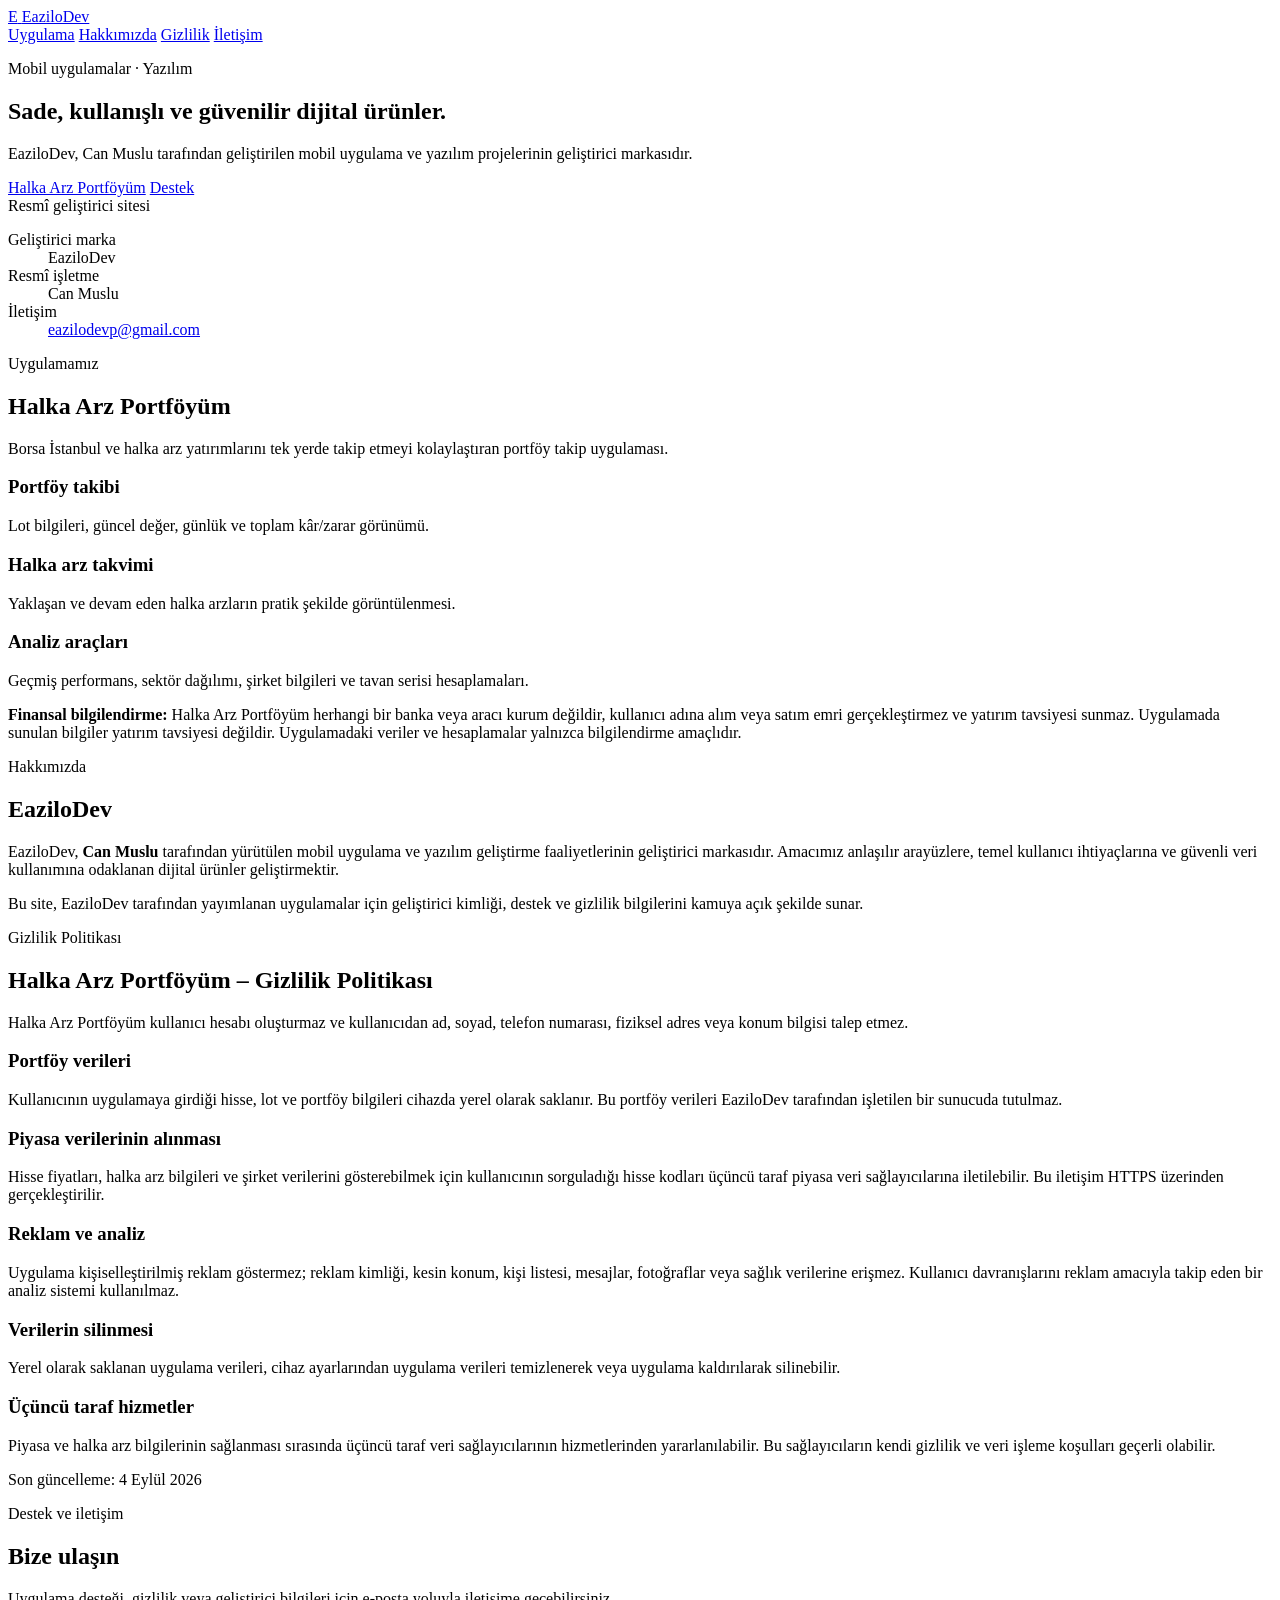
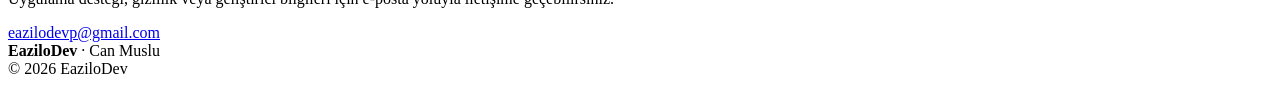
==== index.html @ 2d4d04c6 "feat: add EaziloDev website" ====
<!doctype html>
<html lang="tr">
<head>
  <meta charset="utf-8">
  <meta name="viewport" content="width=device-width, initial-scale=1">
  <meta name="description" content="EaziloDev — Can Muslu tarafından geliştirilen mobil uygulama ve yazılım projeleri. Halka Arz Portföyüm uygulaması için resmi geliştirici sitesi.">
  <meta name="theme-color" content="#0b1220">
  <title>EaziloDev | Mobil Uygulamalar ve Yazılım</title>
  <link rel="stylesheet" href="styles.css">
</head>
<body>
  <header class="site-header">
    <div class="wrap header-inner">
      <a class="brand" href="#top" aria-label="EaziloDev ana sayfa">
        <span class="brand-mark" aria-hidden="true">E</span>
        <span>EaziloDev</span>
      </a>
      <nav aria-label="Ana menü">
        <a href="#uygulama">Uygulama</a>
        <a href="#hakkimizda">Hakkımızda</a>
        <a href="#gizlilik">Gizlilik</a>
        <a href="#iletisim">İletişim</a>
      </nav>
    </div>
  </header>

  <main id="top">
    <section class="hero">
      <div class="wrap hero-grid">
        <div>
          <p class="eyebrow">Mobil uygulamalar · Yazılım</p>
          <h1>Sade, kullanışlı ve güvenilir dijital ürünler.</h1>
          <p class="lead">EaziloDev, Can Muslu tarafından geliştirilen mobil uygulama ve yazılım projelerinin geliştirici markasıdır.</p>
          <div class="actions">
            <a class="button primary" href="#uygulama">Halka Arz Portföyüm</a>
            <a class="button secondary" href="mailto:eazilodevp@gmail.com">Destek</a>
          </div>
        </div>
        <div class="hero-card" aria-label="EaziloDev geliştirici bilgileri">
          <div class="status"><span></span> Resmî geliştirici sitesi</div>
          <dl>
            <div><dt>Geliştirici marka</dt><dd>EaziloDev</dd></div>
            <div><dt>Resmî işletme</dt><dd>Can Muslu</dd></div>
            <div><dt>İletişim</dt><dd><a href="mailto:eazilodevp@gmail.com">eazilodevp@gmail.com</a></dd></div>
          </dl>
        </div>
      </div>
    </section>

    <section id="uygulama" class="section">
      <div class="wrap">
        <p class="eyebrow">Uygulamamız</p>
        <h2>Halka Arz Portföyüm</h2>
        <p class="section-intro">Borsa İstanbul ve halka arz yatırımlarını tek yerde takip etmeyi kolaylaştıran portföy takip uygulaması.</p>
        <div class="feature-grid">
          <article class="card"><h3>Portföy takibi</h3><p>Lot bilgileri, güncel değer, günlük ve toplam kâr/zarar görünümü.</p></article>
          <article class="card"><h3>Halka arz takvimi</h3><p>Yaklaşan ve devam eden halka arzların pratik şekilde görüntülenmesi.</p></article>
          <article class="card"><h3>Analiz araçları</h3><p>Geçmiş performans, sektör dağılımı, şirket bilgileri ve tavan serisi hesaplamaları.</p></article>
        </div>
        <div class="notice">
          <strong>Finansal bilgilendirme:</strong> Halka Arz Portföyüm herhangi bir banka veya aracı kurum değildir, kullanıcı adına alım veya satım emri gerçekleştirmez ve yatırım tavsiyesi sunmaz. Uygulamada sunulan bilgiler yatırım tavsiyesi değildir. Uygulamadaki veriler ve hesaplamalar yalnızca bilgilendirme amaçlıdır.
        </div>
      </div>
    </section>

    <section id="hakkimizda" class="section alt">
      <div class="wrap two-col">
        <div>
          <p class="eyebrow">Hakkımızda</p>
          <h2>EaziloDev</h2>
        </div>
        <div>
          <p>EaziloDev, <strong>Can Muslu</strong> tarafından yürütülen mobil uygulama ve yazılım geliştirme faaliyetlerinin geliştirici markasıdır. Amacımız anlaşılır arayüzlere, temel kullanıcı ihtiyaçlarına ve güvenli veri kullanımına odaklanan dijital ürünler geliştirmektir.</p>
          <p>Bu site, EaziloDev tarafından yayımlanan uygulamalar için geliştirici kimliği, destek ve gizlilik bilgilerini kamuya açık şekilde sunar.</p>
        </div>
      </div>
    </section>

    <section id="gizlilik" class="section">
      <div class="wrap prose">
        <p class="eyebrow">Gizlilik Politikası</p>
        <h2>Halka Arz Portföyüm – Gizlilik Politikası</h2>
        <p>Halka Arz Portföyüm kullanıcı hesabı oluşturmaz ve kullanıcıdan ad, soyad, telefon numarası, fiziksel adres veya konum bilgisi talep etmez.</p>
        <h3>Portföy verileri</h3>
        <p>Kullanıcının uygulamaya girdiği hisse, lot ve portföy bilgileri cihazda yerel olarak saklanır. Bu portföy verileri EaziloDev tarafından işletilen bir sunucuda tutulmaz.</p>
        <h3>Piyasa verilerinin alınması</h3>
        <p>Hisse fiyatları, halka arz bilgileri ve şirket verilerini gösterebilmek için kullanıcının sorguladığı hisse kodları üçüncü taraf piyasa veri sağlayıcılarına iletilebilir. Bu iletişim HTTPS üzerinden gerçekleştirilir.</p>
        <h3>Reklam ve analiz</h3>
        <p>Uygulama kişiselleştirilmiş reklam göstermez; reklam kimliği, kesin konum, kişi listesi, mesajlar, fotoğraflar veya sağlık verilerine erişmez. Kullanıcı davranışlarını reklam amacıyla takip eden bir analiz sistemi kullanılmaz.</p>
        <h3>Verilerin silinmesi</h3>
        <p>Yerel olarak saklanan uygulama verileri, cihaz ayarlarından uygulama verileri temizlenerek veya uygulama kaldırılarak silinebilir.</p>
        <h3>Üçüncü taraf hizmetler</h3>
        <p>Piyasa ve halka arz bilgilerinin sağlanması sırasında üçüncü taraf veri sağlayıcılarının hizmetlerinden yararlanılabilir. Bu sağlayıcıların kendi gizlilik ve veri işleme koşulları geçerli olabilir.</p>
        <p class="updated">Son güncelleme: 4 Eylül 2026</p>
      </div>
    </section>

    <section id="iletisim" class="section alt">
      <div class="wrap contact-card">
        <div>
          <p class="eyebrow">Destek ve iletişim</p>
          <h2>Bize ulaşın</h2>
          <p>Uygulama desteği, gizlilik veya geliştirici bilgileri için e-posta yoluyla iletişime geçebilirsiniz.</p>
        </div>
        <a class="button primary" href="mailto:eazilodevp@gmail.com">eazilodevp@gmail.com</a>
      </div>
    </section>
  </main>

  <footer>
    <div class="wrap footer-inner">
      <div><strong>EaziloDev</strong><span> · Can Muslu</span></div>
      <div>© 2026 EaziloDev</div>
    </div>
  </footer>
</body>
</html>
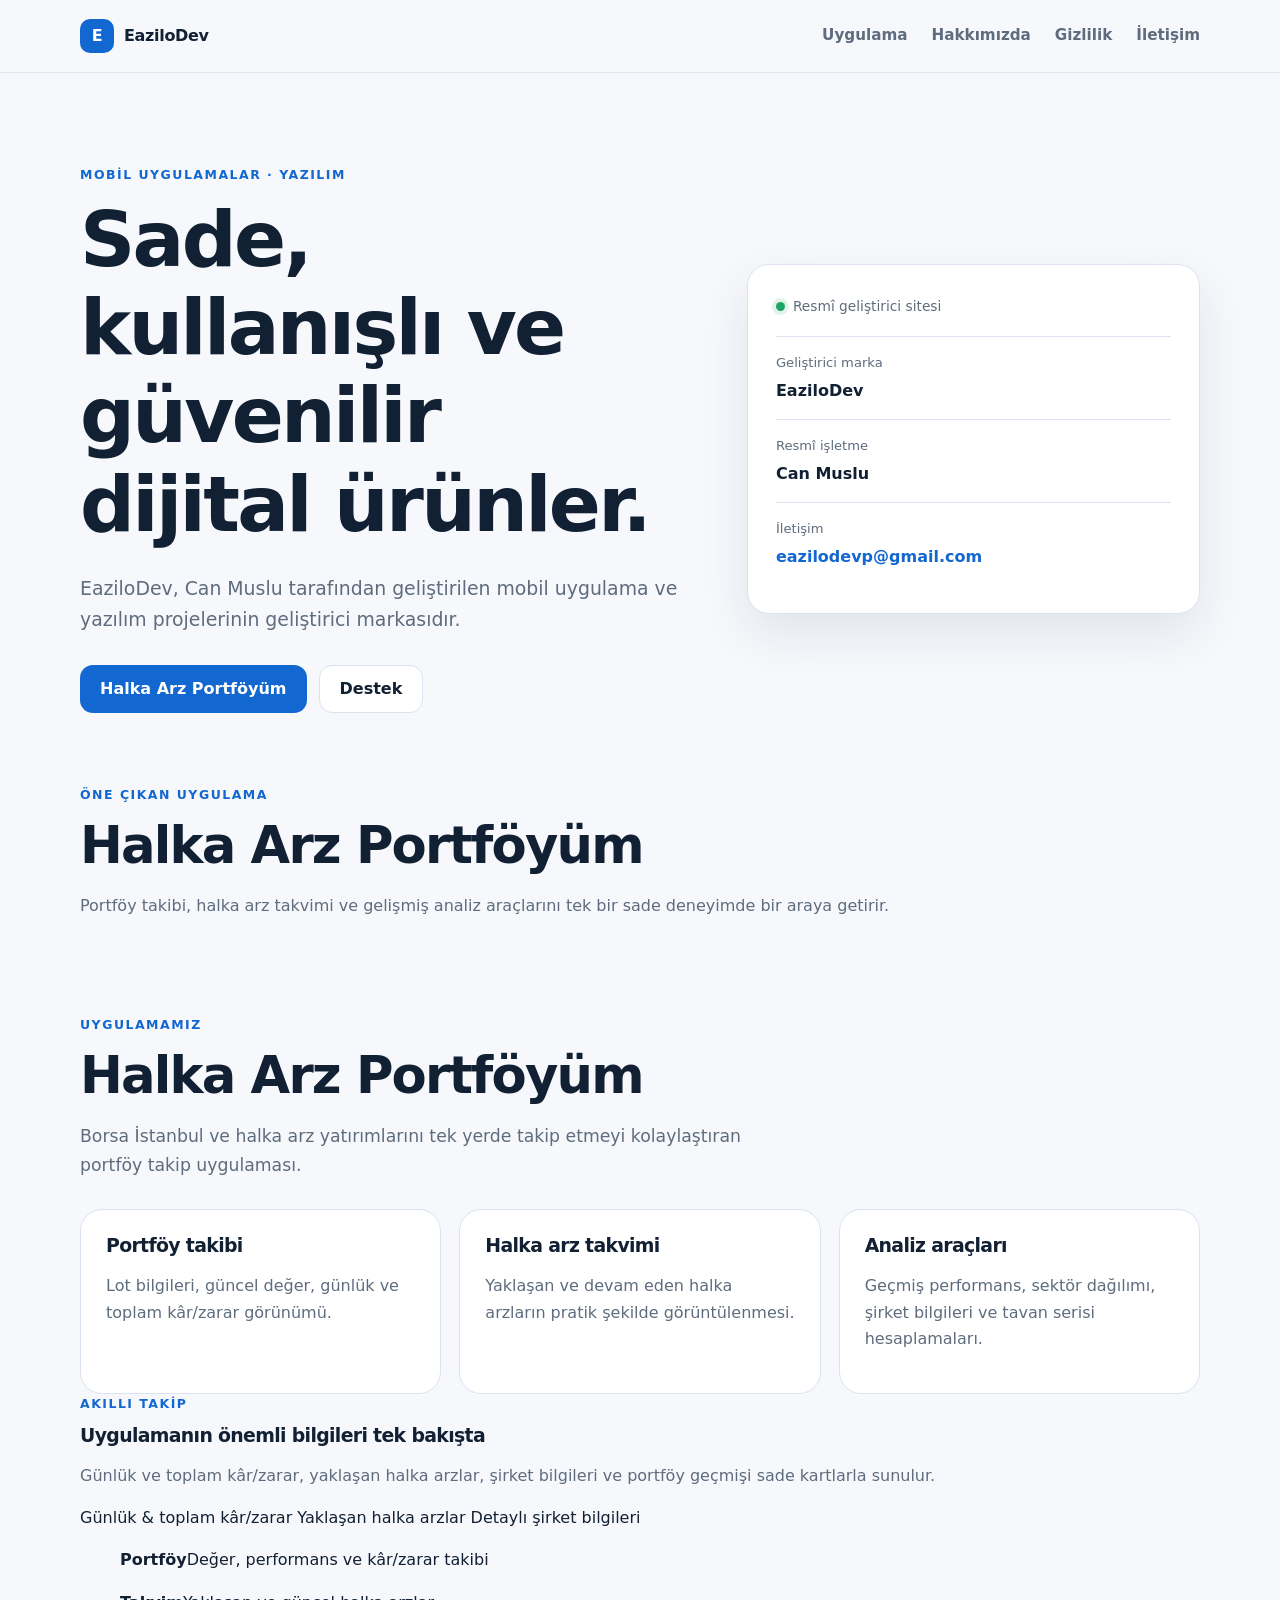
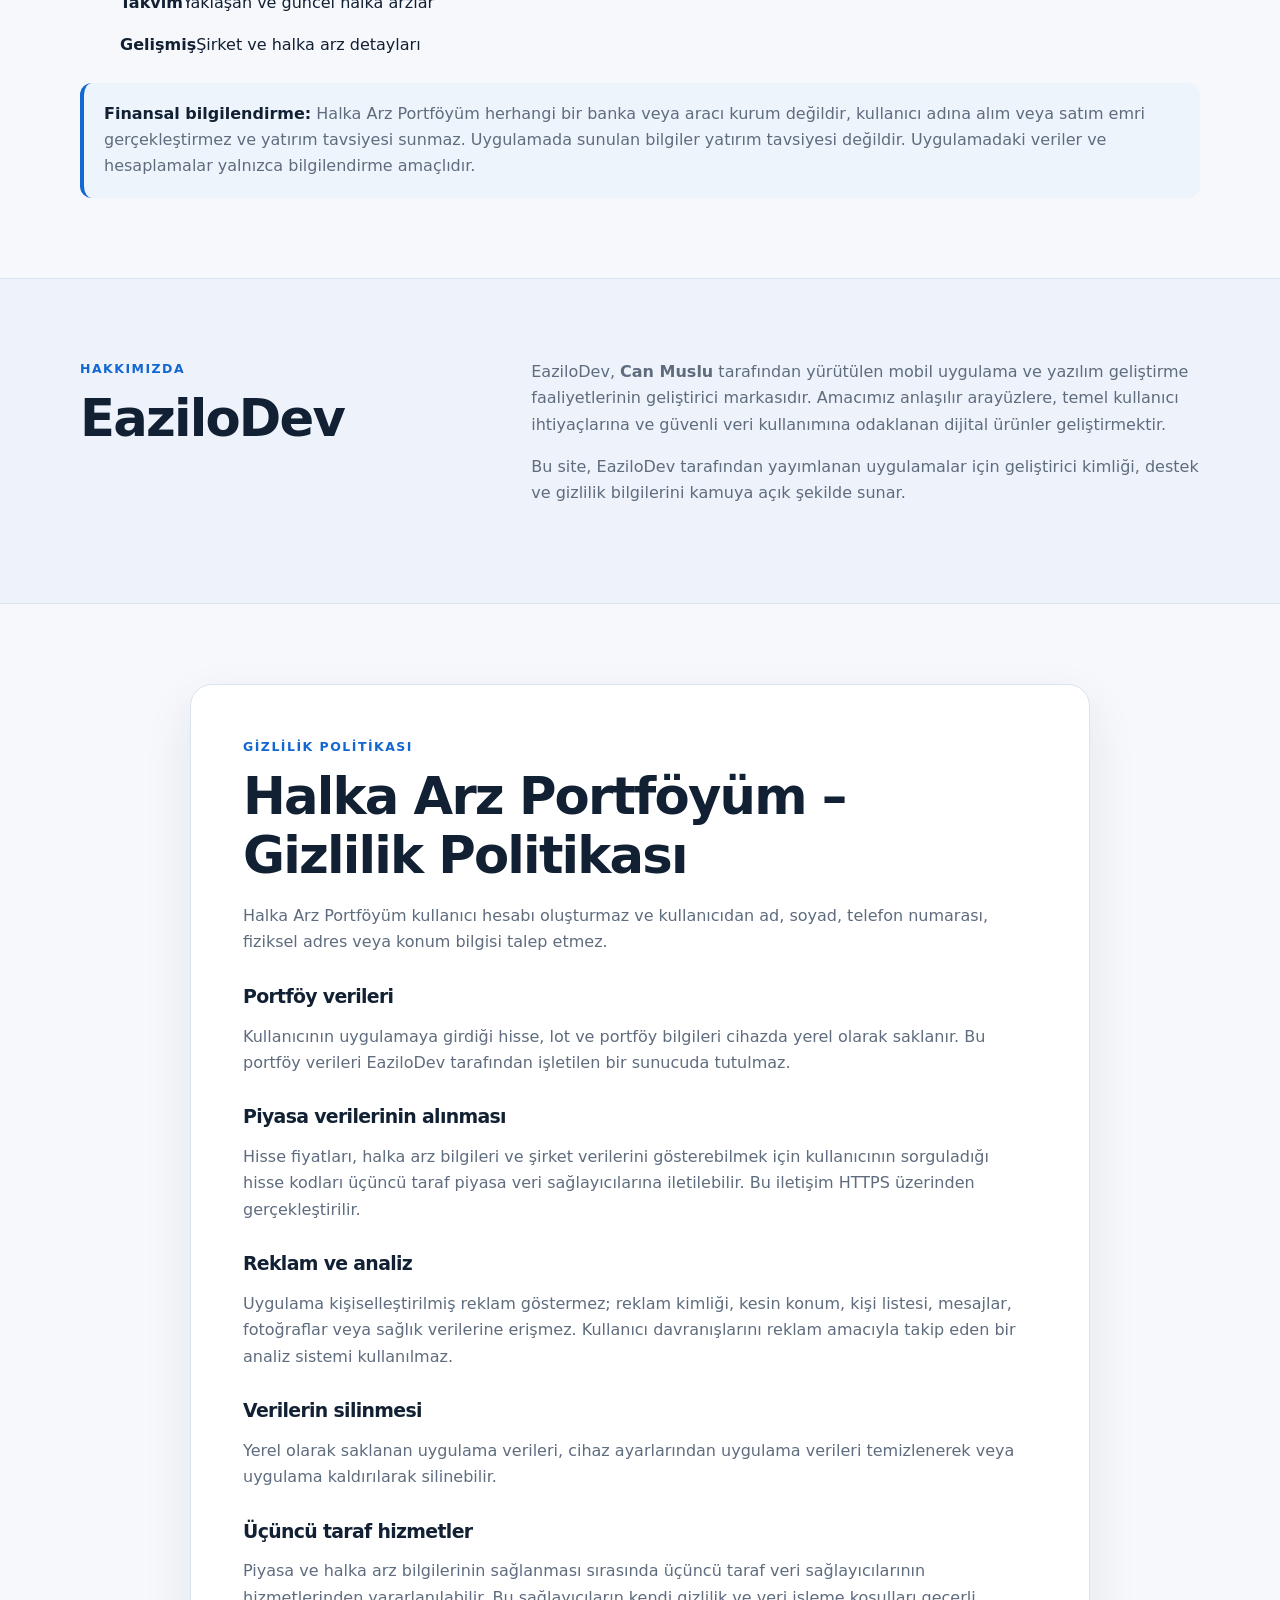
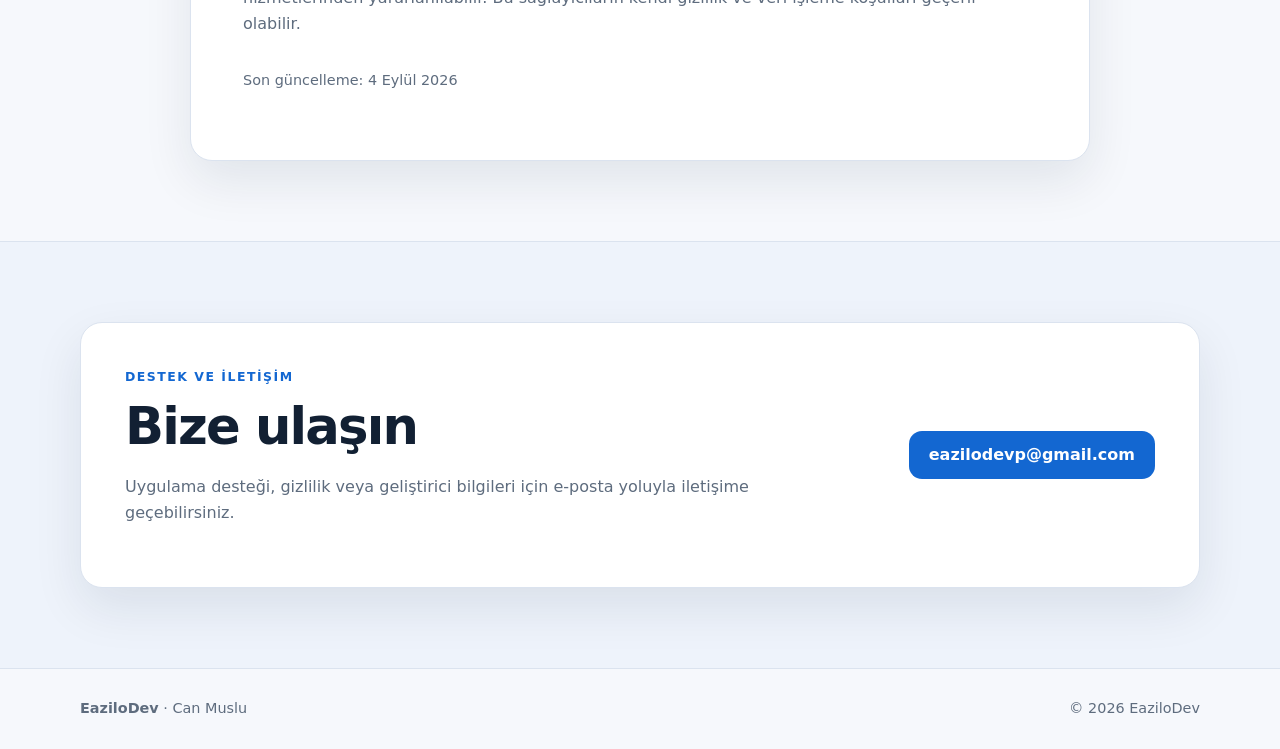
==== commit a2dd538b: "feat: showcase Halka Arz Portfoyum visuals" ====
--- a/index.html
+++ b/index.html
@@ -7,6 +7,11 @@
   <meta name="theme-color" content="#0b1220">
   <title>EaziloDev | Mobil Uygulamalar ve Yazılım</title>
   <link rel="stylesheet" href="styles.css">
+  <link rel="stylesheet" href="assets/hero-image.css">
+  <link rel="stylesheet" href="assets/features-image.css">
+  <link rel="stylesheet" href="assets/portfolio-image.css">
+  <link rel="stylesheet" href="assets/calendar-image.css">
+  <link rel="stylesheet" href="assets/advanced-image.css">
 </head>
 <body>
   <header class="site-header">
@@ -47,6 +52,21 @@
       </div>
     </section>
 
+    <section class="app-showcase" aria-labelledby="showcase-title">
+      <div class="wrap">
+        <div class="showcase-head">
+          <div>
+            <p class="eyebrow">Öne çıkan uygulama</p>
+            <h2 id="showcase-title">Halka Arz Portföyüm</h2>
+          </div>
+          <p>Portföy takibi, halka arz takvimi ve gelişmiş analiz araçlarını tek bir sade deneyimde bir araya getirir.</p>
+        </div>
+        <figure class="visual-card hero-visual">
+          <div class="hero-art" role="img" aria-label="Halka Arz Portföyüm uygulamasının portföy, halka arz takvimi ve gelişmiş analiz ekranlarını gösteren tanıtım görseli"></div>
+        </figure>
+      </div>
+    </section>
+
     <section id="uygulama" class="section">
       <div class="wrap">
         <p class="eyebrow">Uygulamamız</p>
@@ -56,6 +76,37 @@
           <article class="card"><h3>Portföy takibi</h3><p>Lot bilgileri, güncel değer, günlük ve toplam kâr/zarar görünümü.</p></article>
           <article class="card"><h3>Halka arz takvimi</h3><p>Yaklaşan ve devam eden halka arzların pratik şekilde görüntülenmesi.</p></article>
           <article class="card"><h3>Analiz araçları</h3><p>Geçmiş performans, sektör dağılımı, şirket bilgileri ve tavan serisi hesaplamaları.</p></article>
+        </div>
+
+        <div class="feature-visual-grid">
+          <div class="feature-copy">
+            <p class="eyebrow">Akıllı takip</p>
+            <h3>Uygulamanın önemli bilgileri tek bakışta</h3>
+            <p>Günlük ve toplam kâr/zarar, yaklaşan halka arzlar, şirket bilgileri ve portföy geçmişi sade kartlarla sunulur.</p>
+            <div class="mini-points" aria-label="Uygulama öne çıkanları">
+              <span>Günlük &amp; toplam kâr/zarar</span>
+              <span>Yaklaşan halka arzlar</span>
+              <span>Detaylı şirket bilgileri</span>
+            </div>
+          </div>
+          <figure class="visual-card feature-visual">
+            <div class="feature-art" role="img" aria-label="Halka Arz Portföyüm uygulamasının temel özelliklerini gösteren açık renkli tanıtım görseli"></div>
+          </figure>
+        </div>
+
+        <div class="screen-gallery" aria-label="Halka Arz Portföyüm gerçek uygulama ekranları">
+          <figure class="screen-card">
+            <div class="screen-shot screen-portfolio" role="img" aria-label="Halka Arz Portföyüm portföy ekranı"></div>
+            <figcaption><strong>Portföy</strong><span>Değer, performans ve kâr/zarar takibi</span></figcaption>
+          </figure>
+          <figure class="screen-card">
+            <div class="screen-shot screen-calendar" role="img" aria-label="Halka Arz Portföyüm halka arz takvimi ekranı"></div>
+            <figcaption><strong>Takvim</strong><span>Yaklaşan ve güncel halka arzlar</span></figcaption>
+          </figure>
+          <figure class="screen-card">
+            <div class="screen-shot screen-advanced" role="img" aria-label="Halka Arz Portföyüm gelişmiş şirket bilgileri ekranı"></div>
+            <figcaption><strong>Gelişmiş</strong><span>Şirket ve halka arz detayları</span></figcaption>
+          </figure>
         </div>
         <div class="notice">
           <strong>Finansal bilgilendirme:</strong> Halka Arz Portföyüm herhangi bir banka veya aracı kurum değildir, kullanıcı adına alım veya satım emri gerçekleştirmez ve yatırım tavsiyesi sunmaz. Uygulamada sunulan bilgiler yatırım tavsiyesi değildir. Uygulamadaki veriler ve hesaplamalar yalnızca bilgilendirme amaçlıdır.
--- a/styles.css
+++ b/styles.css
@@ -0,0 +1,103 @@
+:root {
+  color-scheme: light dark;
+  --bg: #f6f8fc;
+  --surface: #ffffff;
+  --surface-2: #eef3fb;
+  --text: #122033;
+  --muted: #5e6c7e;
+  --line: #dbe3ef;
+  --accent: #1367d1;
+  --accent-2: #0b4fa8;
+  --shadow: 0 20px 50px rgba(15, 34, 58, .09);
+  --radius: 22px;
+}
+
+* { box-sizing: border-box; }
+html { scroll-behavior: smooth; }
+body {
+  margin: 0;
+  font-family: Inter, ui-sans-serif, system-ui, -apple-system, BlinkMacSystemFont, "Segoe UI", sans-serif;
+  background: var(--bg);
+  color: var(--text);
+  line-height: 1.65;
+}
+a { color: inherit; }
+.wrap { width: min(1120px, calc(100% - 40px)); margin: 0 auto; }
+.site-header {
+  position: sticky;
+  top: 0;
+  z-index: 20;
+  background: color-mix(in srgb, var(--bg) 88%, transparent);
+  backdrop-filter: blur(14px);
+  border-bottom: 1px solid color-mix(in srgb, var(--line) 80%, transparent);
+}
+.header-inner { min-height: 72px; display: flex; align-items: center; justify-content: space-between; gap: 24px; }
+.brand { display: inline-flex; align-items: center; gap: 10px; font-weight: 800; text-decoration: none; letter-spacing: -.02em; }
+.brand-mark { width: 34px; height: 34px; display: grid; place-items: center; border-radius: 10px; background: var(--accent); color: white; }
+nav { display: flex; gap: 24px; }
+nav a { color: var(--muted); text-decoration: none; font-size: .95rem; font-weight: 600; }
+nav a:hover { color: var(--text); }
+.hero { padding: 92px 0 72px; }
+.hero-grid { display: grid; grid-template-columns: 1.15fr .85fr; gap: 54px; align-items: center; }
+.eyebrow { margin: 0 0 10px; color: var(--accent); font-weight: 800; font-size: .78rem; letter-spacing: .12em; text-transform: uppercase; }
+h1, h2, h3 { line-height: 1.15; letter-spacing: -.035em; }
+h1 { max-width: 760px; font-size: clamp(2.8rem, 6vw, 5.3rem); margin: 0 0 24px; }
+h2 { font-size: clamp(2rem, 4vw, 3.2rem); margin: 0 0 18px; }
+h3 { margin: 0 0 10px; font-size: 1.18rem; }
+p { color: var(--muted); }
+.lead { max-width: 720px; font-size: 1.18rem; margin-bottom: 30px; }
+.actions { display: flex; gap: 12px; flex-wrap: wrap; }
+.button { display: inline-flex; align-items: center; justify-content: center; min-height: 48px; padding: 0 20px; border-radius: 13px; text-decoration: none; font-weight: 750; }
+.primary { background: var(--accent); color: #fff; }
+.primary:hover { background: var(--accent-2); }
+.secondary { background: var(--surface); border: 1px solid var(--line); }
+.hero-card, .card, .contact-card, .prose { background: var(--surface); border: 1px solid var(--line); border-radius: var(--radius); box-shadow: var(--shadow); }
+.hero-card { padding: 28px; }
+.status { display: inline-flex; gap: 8px; align-items: center; font-size: .86rem; color: var(--muted); margin-bottom: 18px; }
+.status span { width: 9px; height: 9px; border-radius: 99px; background: #20a464; box-shadow: 0 0 0 4px rgba(32,164,100,.13); }
+dl { margin: 0; }
+dl div { padding: 15px 0; border-top: 1px solid var(--line); }
+dt { color: var(--muted); font-size: .82rem; }
+dd { margin: 4px 0 0; font-weight: 750; }
+dd a { color: var(--accent); text-decoration: none; }
+.section { padding: 80px 0; }
+.alt { background: var(--surface-2); border-block: 1px solid var(--line); }
+.section-intro { max-width: 700px; font-size: 1.08rem; margin-bottom: 30px; }
+.feature-grid { display: grid; grid-template-columns: repeat(3, 1fr); gap: 18px; }
+.card { padding: 25px; box-shadow: none; }
+.notice { margin-top: 24px; padding: 18px 20px; border-left: 4px solid var(--accent); background: color-mix(in srgb, var(--accent) 7%, var(--surface)); border-radius: 12px; color: var(--muted); }
+.notice strong { color: var(--text); }
+.two-col { display: grid; grid-template-columns: .75fr 1.25fr; gap: 50px; align-items: start; }
+.two-col p:first-child { margin-top: 0; }
+.prose { max-width: 900px; padding: clamp(26px, 5vw, 52px); }
+.prose h3 { margin-top: 30px; }
+.prose p { max-width: 76ch; }
+.updated { font-size: .9rem; margin-top: 32px; }
+.contact-card { display: flex; align-items: center; justify-content: space-between; gap: 28px; padding: clamp(26px, 5vw, 44px); }
+.contact-card p { max-width: 630px; }
+footer { padding: 28px 0; }
+.footer-inner { display: flex; justify-content: space-between; gap: 18px; color: var(--muted); font-size: .9rem; }
+
+@media (max-width: 820px) {
+  nav { display: none; }
+  .hero { padding-top: 64px; }
+  .hero-grid, .feature-grid, .two-col { grid-template-columns: 1fr; }
+  .hero-grid { gap: 30px; }
+  .contact-card, .footer-inner { align-items: flex-start; flex-direction: column; }
+  .section { padding: 60px 0; }
+}
+
+@media (prefers-color-scheme: dark) {
+  :root {
+    --bg: #08111f;
+    --surface: #0e1a2b;
+    --surface-2: #0a1626;
+    --text: #eef5ff;
+    --muted: #a3b2c5;
+    --line: #22324a;
+    --accent: #5da2ff;
+    --accent-2: #3d8df7;
+    --shadow: 0 20px 55px rgba(0,0,0,.24);
+  }
+  .primary { color: #07101d; }
+}
--- a/assets/hero-image.css
+++ b/assets/hero-image.css
@@ -0,0 +1 @@
+.hero-art{background-image:url("[data-uri]");}
--- a/assets/features-image.css
+++ b/assets/features-image.css
@@ -0,0 +1 @@
+.feature-art{background-image:url("[data-uri]");}
--- a/assets/portfolio-image.css
+++ b/assets/portfolio-image.css
@@ -0,0 +1 @@
+.screen-portfolio{background-image:url("[data-uri]");}
--- a/assets/calendar-image.css
+++ b/assets/calendar-image.css
@@ -0,0 +1 @@
+.screen-calendar{background-image:url("[data-uri]");}
--- a/assets/advanced-image.css
+++ b/assets/advanced-image.css
@@ -0,0 +1 @@
+.screen-advanced{background-image:url("[data-uri]");}
